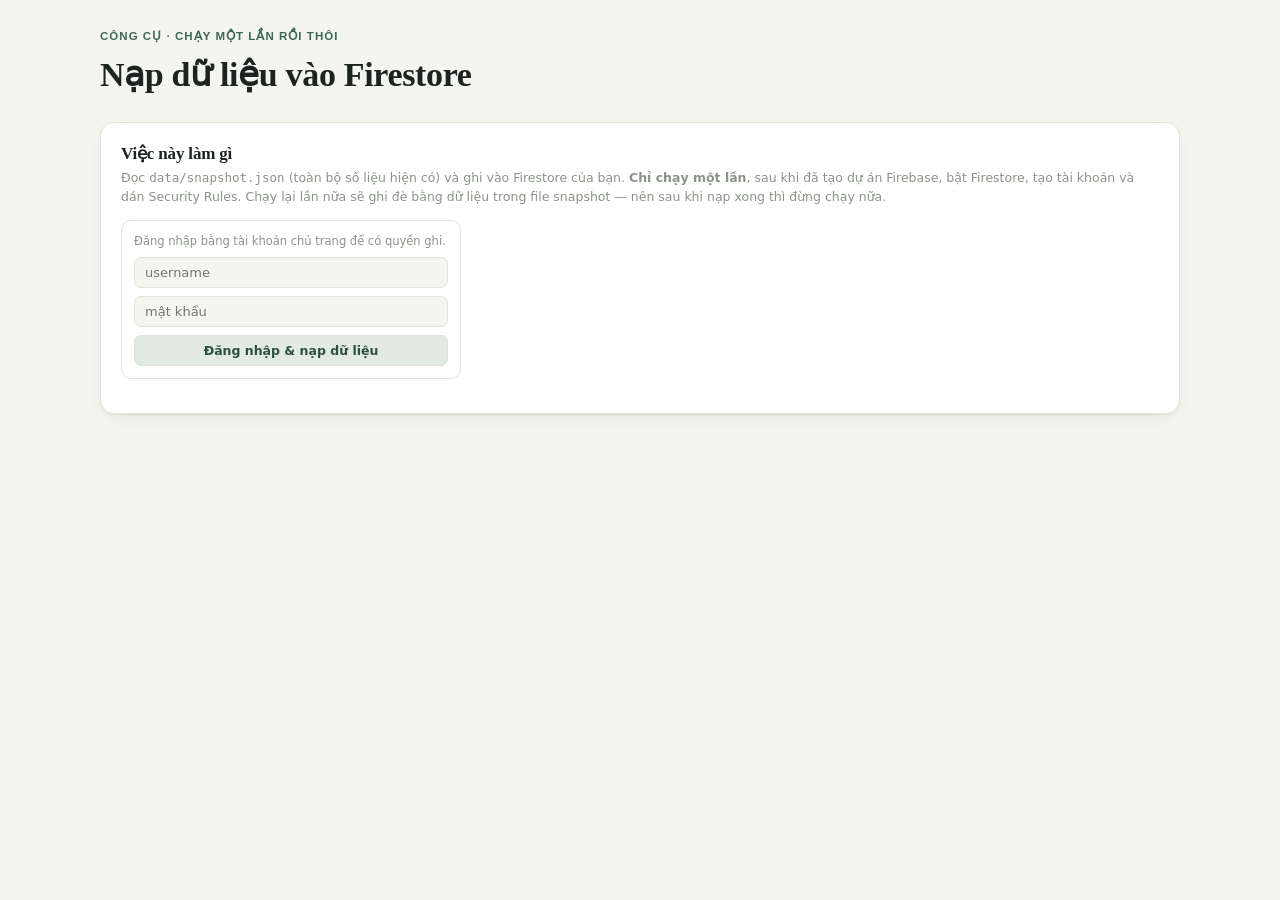
==== tools/import.html @ 57a5979c "Chuyển từ Supabase sang Firebase/Firestore, đăng nhập username + mật khẩu" ====
<!DOCTYPE html>
<html lang="vi">
<head>
<meta charset="UTF-8">
<meta name="viewport" content="width=device-width, initial-scale=1">
<title>Nạp dữ liệu vào Firestore — chạy một lần</title>
<link rel="stylesheet" href="../css/style.css">
</head>
<body>
<div class="wrap">
  <header class="top">
    <div class="title-block">
      <span class="eyebrow">Công cụ · chạy một lần rồi thôi</span>
      <h1>Nạp dữ liệu vào Firestore</h1>
    </div>
  </header>

  <div class="card">
    <h2>Việc này làm gì</h2>
    <div class="desc">
      Đọc <code>data/snapshot.json</code> (toàn bộ số liệu hiện có) và ghi vào Firestore của bạn.
      <strong>Chỉ chạy một lần</strong>, sau khi đã tạo dự án Firebase, bật Firestore, tạo tài khoản
      và dán Security Rules. Chạy lại lần nữa sẽ ghi đè bằng dữ liệu trong file snapshot —
      nên sau khi nạp xong thì đừng chạy nữa.
    </div>

    <div class="login-box" style="position:static;width:min(340px,100%);box-shadow:none;margin-bottom:14px">
      <div class="msg">Đăng nhập bằng tài khoản chủ trang để có quyền ghi.</div>
      <input type="text" id="u" placeholder="username" autocomplete="username">
      <input type="password" id="p" placeholder="mật khẩu" autocomplete="current-password">
      <div class="row">
        <button type="button" id="go">Đăng nhập &amp; nạp dữ liệu</button>
      </div>
    </div>

    <div id="log" class="bar-note" style="white-space:pre-wrap;font-size:12.5px;line-height:1.7"></div>
  </div>
</div>

<script type="module">
import { FIREBASE_CONFIG, FIREBASE_VERSION, LOGIN_EMAIL_DOMAIN } from '../js/config.js';

const BASE = 'https://www.gstatic.com/firebasejs/' + FIREBASE_VERSION + '/';
const logEl = document.getElementById('log');
const say = (t) => { logEl.textContent += t + '\n'; };

document.getElementById('go').addEventListener('click', async () => {
  const btn = document.getElementById('go');
  btn.disabled = true;
  logEl.textContent = '';
  try{
    say('Đang nạp thư viện Firebase…');
    const [appMod, fs, fbAuth] = await Promise.all([
      import(BASE + 'firebase-app.js'),
      import(BASE + 'firebase-firestore.js'),
      import(BASE + 'firebase-auth.js')
    ]);
    const app = appMod.initializeApp(FIREBASE_CONFIG);
    const db = fs.getFirestore(app);
    const auth = fbAuth.getAuth(app);

    const user = document.getElementById('u').value.trim().toLowerCase();
    const pass = document.getElementById('p').value;
    say('Đang đăng nhập…');
    await fbAuth.signInWithEmailAndPassword(auth, user + '@' + LOGIN_EMAIL_DOMAIN, pass);
    say('Đăng nhập OK.');

    say('Đang đọc data/snapshot.json…');
    const snap = await (await fetch('../data/snapshot.json')).json();
    say('  ' + snap.members.length + ' người, ' + snap.periods.length + ' đợt, ' +
        snap.contributions.length + ' ô, ' + snap.expenses.length + ' khoản chi.');

    // snapshot.json đã dùng sẵn id dạng chuỗi (m1, p1, e1…) nên ghi thẳng, giữ nguyên
    // để các ô đóng góp khớp đúng người/đợt.
    let batch = fs.writeBatch(db), n = 0, total = 0;
    const flush = async () => { if(n){ await batch.commit(); total += n; batch = fs.writeBatch(db); n = 0; } };
    const put = async (coll, id, data) => {
      batch.set(fs.doc(db, coll, id), data);
      if(++n >= 400) await flush();
    };

    say('Đang ghi…');
    for(const m of snap.members) await put('members', m.id, { name: m.name, sort_order: m.sort_order });
    for(const p of snap.periods) await put('periods', p.id, { label: p.label, event_date: p.event_date, sort_order: p.sort_order });
    for(const c of snap.contributions)
      await put('contributions', c.member_id + '__' + c.period_id,
        { member_id: c.member_id, period_id: c.period_id, amount: c.amount, joined: c.joined });
    for(const e of snap.expenses)
      await put('expenses', e.id,
        { spend_date: e.spend_date, category: e.category, description: e.description,
          amount: e.amount, sort_order: e.sort_order });
    await flush();

    say('XONG — đã ghi ' + total + ' bản ghi.');
    say('');
    say('Giờ mở trang chính (index.html) là thấy dữ liệu. Có thể xoá thư mục tools/ đi.');
  }catch(err){
    say('LỖI: ' + (err && err.message ? err.message : err));
    if(String(err).indexOf('permission') > -1)
      say('→ Kiểm tra lại Security Rules đã dán đúng OWNER_UID chưa.');
    if(String(err).indexOf('credential') > -1 || String(err).indexOf('password') > -1)
      say('→ Sai username hoặc mật khẩu.');
    btn.disabled = false;
  }
});
</script>
</body>
</html>
---- css/style.css ----
:root{
    --paper:#F4F5F1;
    --surface:#FFFFFF;
    --surface-2:#EEF0EA;
    --line:#E0E3D9;
    --ink:#1C2320;
    --ink-2:#5B6459;
    --ink-3:#8B9389;
    --accent:#2E4F44;
    --accent-2:#3E6656;
    --accent-soft:#E1EAE3;
    --good:#2E7D4F;
    --good-soft:#E2F1E6;
    --bad:#AE3B3B;
    --bad-soft:#F5E4E2;
    --warn:#A9791A;
    --warn-soft:#F3EAD4;
    --shadow: 0 1px 2px rgba(28,35,32,.04), 0 6px 20px -10px rgba(28,35,32,.18);
    padding-top:env(safe-area-inset-top,0px);
    padding-bottom:env(safe-area-inset-bottom,0px);
    color-scheme: light;
  }
  @media (prefers-color-scheme: dark){
    :root:not([data-theme="light"]){
      --paper:#141814;
      --surface:#1B211C;
      --surface-2:#212823;
      --line:#2C342D;
      --ink:#ECEFE9;
      --ink-2:#A6AFA2;
      --ink-3:#778175;
      --accent:#7FC4A4;
      --accent-2:#6BB292;
      --accent-soft:#20362B;
      --good:#63C085;
      --good-soft:#1E3327;
      --bad:#E29494;
      --bad-soft:#3A2523;
      --warn:#E2B569;
      --warn-soft:#3A311F;
      --shadow: 0 1px 2px rgba(0,0,0,.3), 0 10px 24px -12px rgba(0,0,0,.5);
      color-scheme: dark;
    }
  }
  :root[data-theme="dark"]{
    --paper:#141814;
    --surface:#1B211C;
    --surface-2:#212823;
    --line:#2C342D;
    --ink:#ECEFE9;
    --ink-2:#A6AFA2;
    --ink-3:#778175;
    --accent:#7FC4A4;
    --accent-2:#6BB292;
    --accent-soft:#20362B;
    --good:#63C085;
    --good-soft:#1E3327;
    --bad:#E29494;
    --bad-soft:#3A2523;
    --warn:#E2B569;
    --warn-soft:#3A311F;
    --shadow: 0 1px 2px rgba(0,0,0,.3), 0 10px 24px -12px rgba(0,0,0,.5);
    color-scheme: dark;
  }

  *{ box-sizing:border-box; }
  html,body{ margin:0; }
  body{
    background:var(--paper);
    color:var(--ink);
    font-family:'Public Sans', system-ui, -apple-system, sans-serif;
    font-size:15px;
    line-height:1.5;
    padding-inline:20px;
    padding-block:28px 60px;
  }
  h1,h2,h3{
    font-family:'Source Serif 4', Georgia, serif;
    font-weight:600;
    letter-spacing:-0.01em;
    text-wrap:balance;
    margin:0;
  }
  .num{ font-family:'IBM Plex Mono', ui-monospace, monospace; font-variant-numeric:tabular-nums; }

  .wrap{ max-width:1080px; margin:0 auto; }

  header.top{
    display:flex; flex-wrap:wrap; align-items:baseline; justify-content:space-between; gap:8px 20px;
    margin-bottom:22px;
  }
  header.top .title-block{ display:flex; flex-direction:column; gap:4px; }
  header.top h1{ font-size:clamp(26px,4vw,34px); }
  header.top .eyebrow{
    font-family:'Public Sans',sans-serif; font-size:11.5px; font-weight:600; letter-spacing:.09em;
    text-transform:uppercase; color:var(--accent-2);
  }
  header.top .source{
    font-size:12.5px; color:var(--ink-3);
  }

  .stat-strip{
    display:grid; grid-template-columns:repeat(auto-fit,minmax(148px,1fr));
    gap:1px; background:var(--line);
    border:1px solid var(--line); border-radius:14px; overflow:hidden;
    box-shadow:var(--shadow); margin-bottom:26px;
  }
  .stat{
    background:var(--surface); padding:16px 18px; display:flex; flex-direction:column; gap:6px;
  }
  .stat .label{ font-size:11.5px; color:var(--ink-2); font-weight:600; letter-spacing:.03em; }
  .stat .value{ font-size:22px; font-weight:600; }
  .stat .value.good{ color:var(--good); }
  .stat .value.bad{ color:var(--bad); }
  .stat .sub{ font-size:11.5px; color:var(--ink-3); }

  nav.tabs{
    display:flex; gap:6px; flex-wrap:nowrap; overflow-x:auto; -webkit-overflow-scrolling:touch;
    margin:0 -20px 20px; padding:0 20px 0; border-bottom:1px solid var(--line);
    scrollbar-width:none;
  }
  nav.tabs::-webkit-scrollbar{ display:none; }
  nav.tabs button{
    appearance:none; border:1px solid transparent; background:transparent; cursor:pointer;
    font-family:inherit; font-size:13.5px; font-weight:600; color:var(--ink-2);
    padding:9px 14px; border-radius:9px 9px 0 0; position:relative; top:1px;
    flex:0 0 auto; white-space:nowrap;
  }
  nav.tabs button:hover{ color:var(--ink); background:var(--surface-2); }
  nav.tabs button[aria-selected="true"]{
    color:var(--accent); background:var(--surface);
    border:1px solid var(--line); border-bottom:1px solid var(--surface);
  }
  nav.tabs button:focus-visible{ outline:2px solid var(--accent); outline-offset:2px; }

  section.panel{ display:flex; flex-direction:column; gap:20px; }
  section.panel[hidden]{ display:none; }

  .card{
    background:var(--surface); border:1px solid var(--line); border-radius:14px;
    padding:18px 20px 20px; box-shadow:var(--shadow);
  }
  .card > h2{ font-size:17px; margin-bottom:2px; }
  .card > .desc{ font-size:12.5px; color:var(--ink-3); margin-bottom:14px; }

  .table-scroll{ overflow-x:auto; -webkit-overflow-scrolling:touch; border-radius:10px; border:1px solid var(--line); }
  table{ width:100%; border-collapse:collapse; font-size:13.5px; min-width:560px; }
  thead th{
    text-align:left; font-size:11px; font-weight:600; letter-spacing:.04em; text-transform:uppercase;
    color:var(--ink-2); background:var(--surface-2); padding:9px 12px; white-space:nowrap;
    border-bottom:1px solid var(--line); position:sticky; top:0;
  }
  thead th.num-col, td.num-col{ text-align:right; }
  thead th.sortable{ cursor:pointer; user-select:none; }
  thead th.sortable:hover{ color:var(--ink); }
  thead th .arrow{ opacity:.5; margin-left:3px; font-size:10px; }
  tbody td{ padding:8px 12px; border-bottom:1px solid var(--line); white-space:nowrap; }
  tbody tr:last-child td{ border-bottom:none; }
  tbody tr:hover{ background:var(--surface-2); }
  tfoot td{ padding:9px 12px; font-weight:600; background:var(--surface-2); border-top:1px solid var(--line); }

  /* sticky first column for wide matrix tables (Thu theo đợt / Điểm danh), so the
     person's name stays visible while scrolling horizontally on a phone */
  table.matrix th.sticky-col, table.matrix td.sticky-col{
    position:sticky; left:0; z-index:2;
    background:var(--surface); box-shadow:1px 0 0 var(--line);
  }
  table.matrix thead th.sticky-col{ background:var(--surface-2); z-index:3; }
  table.matrix tbody tr:hover td.sticky-col{ background:var(--surface-2); }
  table.matrix tfoot td.sticky-col{ background:var(--surface-2); }

  /* ô nhập số tiền ngay trong bảng */
  input.amt-in{
    font-family:'IBM Plex Mono', ui-monospace, monospace; font-variant-numeric:tabular-nums;
    font-size:12.5px; width:78px; text-align:right; padding:5px 7px;
    border:1px solid var(--line); border-radius:6px; background:var(--paper); color:var(--ink);
  }
  input.amt-in:focus-visible{ outline:2px solid var(--accent); outline-offset:1px; }

  /* bỏ hẳn nút tăng/giảm của ô số, kể cả khi trình duyệt tự thêm */
  input[type="number"]::-webkit-outer-spin-button,
  input[type="number"]::-webkit-inner-spin-button{ -webkit-appearance:none; margin:0; }
  input[type="number"]{ -moz-appearance:textfield; appearance:textfield; }

  /* ô đã gõ nhưng chưa bấm Lưu */
  input.dirty{ border-color:var(--warn); background:var(--warn-soft); }

  /* nút Lưu trên thanh công cụ */
  .tb-gap{ flex:1 1 auto; }
  .chip.save{ background:var(--accent); color:#fff; border-color:var(--accent); }
  .chip.save:disabled{
    background:var(--surface-2); color:var(--ink-3); border-color:var(--line); cursor:default;
  }
  .chip.save:not(:disabled):hover{ filter:brightness(1.08); }
  .amt-view{ font-family:'IBM Plex Mono', ui-monospace, monospace; font-variant-numeric:tabular-nums; }

  td input[type="text"], td input[type="date"]{
    font-family:inherit; font-size:12.5px; padding:5px 7px; width:100%; min-width:90px;
    border:1px solid var(--line); border-radius:6px; background:var(--paper); color:var(--ink);
  }
  td input.w-sm{ min-width:76px; }
  td input:focus-visible{ outline:2px solid var(--accent); outline-offset:1px; }

  /* nút sửa/xoá nhỏ trên đầu cột và đầu dòng */
  .col-edit, .row-del{
    appearance:none; border:none; background:transparent; cursor:pointer; color:var(--ink-3);
    font-family:inherit; font-size:13px; line-height:1; padding:2px 4px; border-radius:5px; margin-left:4px;
  }
  .col-edit:hover, .row-del:hover{ background:var(--bad-soft); color:var(--bad); }
  .name-edit{ cursor:pointer; border-bottom:1px dotted var(--line); }
  .name-edit:hover{ color:var(--accent); border-bottom-color:var(--accent); }
  .sub-date{ font-weight:400; text-transform:none; letter-spacing:0; font-size:10.5px; }
  td.total-col, th.total-col{ background:var(--surface-2); font-weight:600; }
  .grand-totals{ display:flex; gap:22px; flex-wrap:wrap; margin-top:14px; font-size:13px; }

  /* cột "Buổi tới" — đợt chưa diễn ra, nhập tay, tô nền nhẹ để tách khỏi các đợt đã chốt */
  table.matrix th.upcoming, table.matrix td.upcoming{ background:var(--accent-soft); }
  table.matrix thead th.upcoming{ color:var(--accent); }
  table.matrix tbody tr:hover td.upcoming{ filter:brightness(0.97); }

  .pill{
    display:inline-flex; align-items:center; gap:4px; font-size:11.5px; font-weight:600;
    padding:2px 8px; border-radius:999px;
  }
  .pill.good{ background:var(--good-soft); color:var(--good); }
  .pill.bad{ background:var(--bad-soft); color:var(--bad); }
  .pill.warn{ background:var(--warn-soft); color:var(--warn); }
  .pill.muted{ background:var(--surface-2); color:var(--ink-3); }
  .amount.pos{ color:var(--good); }
  .amount.neg{ color:var(--bad); }
  .center{ text-align:center; }

  /* editable o/x toggle cells — styled as a visible control (dashed ring + pencil
     mark) whenever editing is live, so it reads as tappable, not just a status pill */
  button.toggle-cell{
    appearance:none; cursor:pointer; font-family:inherit; font-weight:700; font-size:12px;
    border-radius:8px; border:1.5px dashed var(--line); min-width:40px; min-height:32px;
    padding:4px 9px; background:var(--surface-2); color:var(--ink-3);
    display:inline-flex; align-items:center; justify-content:center; gap:3px;
    transition:transform .08s ease, box-shadow .12s ease; position:relative;
  }
  button.toggle-cell.o{ background:var(--good-soft); color:var(--good); border-color:var(--good); }
  button.toggle-cell.x{ background:var(--bad-soft); color:var(--bad); border-color:var(--bad); }
  button.toggle-cell:not(:disabled):hover{ filter:brightness(0.96); box-shadow:0 0 0 3px var(--accent-soft); }
  button.toggle-cell:not(:disabled):active{ transform:scale(0.92); }
  button.toggle-cell:not(:disabled)::after{
    content:'✎'; position:absolute; top:-6px; right:-6px; width:15px; height:15px;
    border-radius:50%; background:var(--accent); color:#fff; font-size:8px; line-height:15px;
    text-align:center; box-shadow:0 1px 2px rgba(0,0,0,.25);
  }
  button.toggle-cell:disabled{ cursor:default; opacity:.55; border-style:solid; }
  button.toggle-cell:focus-visible{ outline:2px solid var(--accent); outline-offset:2px; }

  .sync-badge{
    appearance:none; border:1px solid transparent; font-family:inherit; cursor:pointer;
    display:inline-flex; align-items:center; gap:5px; font-size:11px; font-weight:600;
    color:var(--ink-3); padding:3px 9px; border-radius:999px; background:var(--surface-2);
  }
  .sync-badge:hover{ filter:brightness(0.96); }
  .sync-badge:focus-visible{ outline:2px solid var(--accent); outline-offset:2px; }
  .sync-badge .dot{ width:6px; height:6px; border-radius:50%; background:var(--ink-3); flex:0 0 auto; }
  .sync-badge.connecting .dot{ animation:pulse-dot 1s ease-in-out infinite; }
  @keyframes pulse-dot{ 0%,100%{opacity:1;} 50%{opacity:.3;} }
  .edit-note{ font-size:12px; color:var(--ink-3); margin:-6px 0 12px; }
  .edit-note.live{ color:var(--good); }
  .sync-badge.live{ color:var(--good); background:var(--good-soft); }
  .sync-badge.locked{ color:var(--warn); background:var(--warn-soft); }
  .sync-badge.live .dot{ background:var(--good); }

  .source-wrap{ position:relative; display:inline-block; }
  .login-box{
    position:absolute; right:0; top:calc(100% + 6px); z-index:20;
    background:var(--surface); border:1px solid var(--line); border-radius:10px;
    box-shadow:var(--shadow); padding:12px; display:flex; flex-direction:column; gap:8px;
    width:240px; font-size:12.5px; text-align:left;
  }
  .login-box[hidden]{ display:none; }
  .login-box input{
    font-family:inherit; font-size:13px; padding:7px 10px; border-radius:7px; border:1px solid var(--line);
    background:var(--paper); color:var(--ink); width:100%;
  }
  .login-box input:focus-visible{ outline:2px solid var(--accent); outline-offset:1px; }
  .login-box .row{ display:flex; gap:6px; }
  .login-box button{
    appearance:none; border:1px solid var(--line); background:var(--accent-soft); color:var(--accent);
    font-family:inherit; font-size:12.5px; font-weight:600; padding:7px 10px; border-radius:7px; cursor:pointer; flex:1;
  }
  .login-box button.secondary{ background:var(--surface-2); color:var(--ink-2); flex:0 0 auto; }
  .login-box .msg{ color:var(--ink-3); font-size:11.5px; line-height:1.4; }
  .login-box .msg.err{ color:var(--bad); }
  .login-box .msg.ok{ color:var(--good); }

  .toolbar{
    display:flex; gap:8px; flex-wrap:wrap; align-items:center; margin-bottom:14px;
  }
  .toolbar input[type="search"]{
    font-family:inherit; font-size:13px; padding:8px 12px; border-radius:8px; border:1px solid var(--line);
    background:var(--paper); color:var(--ink); min-width:180px; flex:1 1 180px;
  }
  .toolbar input[type="search"]:focus-visible{ outline:2px solid var(--accent); outline-offset:1px; }
  .chip-group{ display:flex; gap:6px; }
  .chip{
    appearance:none; border:1px solid var(--line); background:var(--surface); color:var(--ink-2);
    font-family:inherit; font-size:12.5px; font-weight:600; padding:7px 12px; border-radius:999px; cursor:pointer;
  }
  .chip[aria-pressed="true"]{ background:var(--accent-soft); color:var(--accent); border-color:var(--accent-soft); }

  .chart-legend{ display:flex; gap:16px; font-size:12px; color:var(--ink-2); margin-bottom:10px; flex-wrap:wrap; }
  .chart-legend .dot{ display:inline-block; width:9px; height:9px; border-radius:2px; margin-right:5px; vertical-align:-1px; }

  .ink-3{ color:var(--ink-3); }

  .bar-list{ display:flex; flex-direction:column; gap:10px; }
  .bar-row{ display:grid; grid-template-columns:minmax(0,1.3fr) minmax(0,3fr) 64px; align-items:center; gap:10px; }
  .bar-row .name{ font-size:12.5px; color:var(--ink-2); overflow:hidden; text-overflow:ellipsis; white-space:nowrap; }
  .bar-row .track{ background:var(--surface-2); border-radius:6px; height:10px; overflow:hidden; }
  /* .fill là <span> — phải cho display:block, nếu không chiều cao/rộng bị bỏ qua và thanh không hiện */
  .bar-row .fill{ display:block; height:100%; border-radius:6px; background:var(--accent); }
  .bar-row .fill.zero{ background:var(--line); width:3px !important; }
  .bar-row .amt{ font-size:12.5px; text-align:right; white-space:nowrap; }
  .bar-note{ font-size:11.5px; color:var(--ink-3); margin-top:10px; }

  footer{
    margin-top:34px; padding-top:16px; border-top:1px solid var(--line);
    font-size:12px; color:var(--ink-3); display:flex; justify-content:space-between; flex-wrap:wrap; gap:8px;
  }

  @media (max-width:560px){
    .stat-strip{ grid-template-columns:repeat(2,1fr); }
    /* số ô lẻ → ô cuối trải hết 2 cột, tránh để lại một ô xám trống trong dải viền */
    .stat-strip .stat:last-child:nth-child(odd){ grid-column:1 / -1; }
    .bar-row{ grid-template-columns:70px 1fr 56px; }
    body{ font-size:14px; padding-inline:14px; }
    /* nav dùng margin âm để trải sát mép — phải khớp padding mới của body (14px),
       nếu để -20px thì trang bị thừa 6px và kéo ngang được trên điện thoại */
    nav.tabs{ margin-inline:-14px; padding-inline:14px; }
    .card{ padding:14px 14px 16px; border-radius:12px; }
    table{ font-size:12.5px; min-width:0; }
    thead th{ padding:8px 8px; font-size:10px; }
    tbody td, tfoot td{ padding:7px 8px; }
    button.toggle-cell{ min-width:34px; min-height:30px; padding:3px 6px; font-size:11.5px; }
    .login-box{ width:min(240px, calc(100vw - 40px)); }
  }

/* trio Tổng thu / Tổng chi / Chênh lệch trong tab Tổng quan — nhẹ hơn .stat-strip
   (dùng cho đúng 3 ô, không có box-shadow riêng vì đã nằm trong .card) */
.mini-stats{
  display:grid; grid-template-columns:repeat(3,1fr); gap:1px; background:var(--line);
  border:1px solid var(--line); border-radius:10px; overflow:hidden;
}
.mini-stats .stat{ background:var(--surface); padding:12px 10px; display:flex; flex-direction:column; gap:4px; }
.mini-stats .stat .label{
  font-size:10.5px; color:var(--ink-2); font-weight:600; letter-spacing:.03em;
  white-space:nowrap; overflow:hidden; text-overflow:ellipsis;
}
.mini-stats .stat .value{
  font-size:17px; font-weight:600; font-family:'IBM Plex Mono', ui-monospace, monospace;
  font-variant-numeric:tabular-nums; white-space:nowrap; overflow:hidden; text-overflow:ellipsis;
}
.mini-stats .stat .value.good{ color:var(--good); }
.mini-stats .stat .value.bad{ color:var(--bad); }
@media (max-width:400px){
  .mini-stats{ grid-template-columns:1fr; }
}
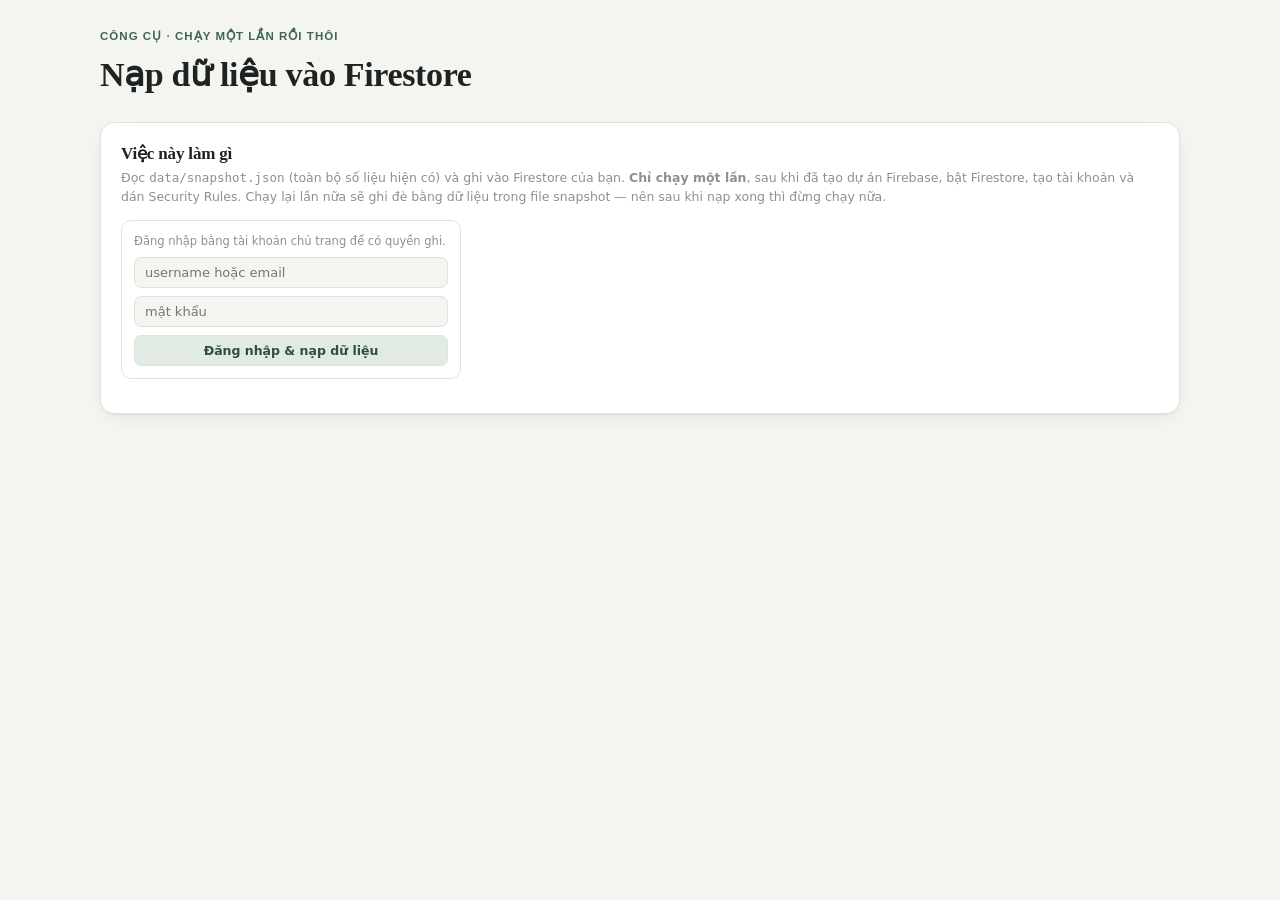
==== commit be183c4b: "Ô đăng nhập nhận cả username lẫn địa chỉ email đầy đủ Gõ trống không thì vẫn ghép đuôi LOGIN_EMAIL_D" ====
--- a/tools/import.html
+++ b/tools/import.html
@@ -26,7 +26,7 @@
 
     <div class="login-box" style="position:static;width:min(340px,100%);box-shadow:none;margin-bottom:14px">
       <div class="msg">Đăng nhập bằng tài khoản chủ trang để có quyền ghi.</div>
-      <input type="text" id="u" placeholder="username" autocomplete="username">
+      <input type="text" id="u" placeholder="username hoặc email" autocomplete="username">
       <input type="password" id="p" placeholder="mật khẩu" autocomplete="current-password">
       <div class="row">
         <button type="button" id="go">Đăng nhập &amp; nạp dữ liệu</button>
@@ -38,7 +38,7 @@
 </div>
 
 <script type="module">
-import { FIREBASE_CONFIG, FIREBASE_VERSION, LOGIN_EMAIL_DOMAIN } from '../js/config.js';
+import { FIREBASE_CONFIG, FIREBASE_VERSION, toLoginEmail } from '../js/config.js';
 
 const BASE = 'https://www.gstatic.com/firebasejs/' + FIREBASE_VERSION + '/';
 const logEl = document.getElementById('log');
@@ -62,7 +62,7 @@
     const user = document.getElementById('u').value.trim().toLowerCase();
     const pass = document.getElementById('p').value;
     say('Đang đăng nhập…');
-    await fbAuth.signInWithEmailAndPassword(auth, user + '@' + LOGIN_EMAIL_DOMAIN, pass);
+    await fbAuth.signInWithEmailAndPassword(auth, toLoginEmail(user), pass);
     say('Đăng nhập OK.');
 
     say('Đang đọc data/snapshot.json…');
